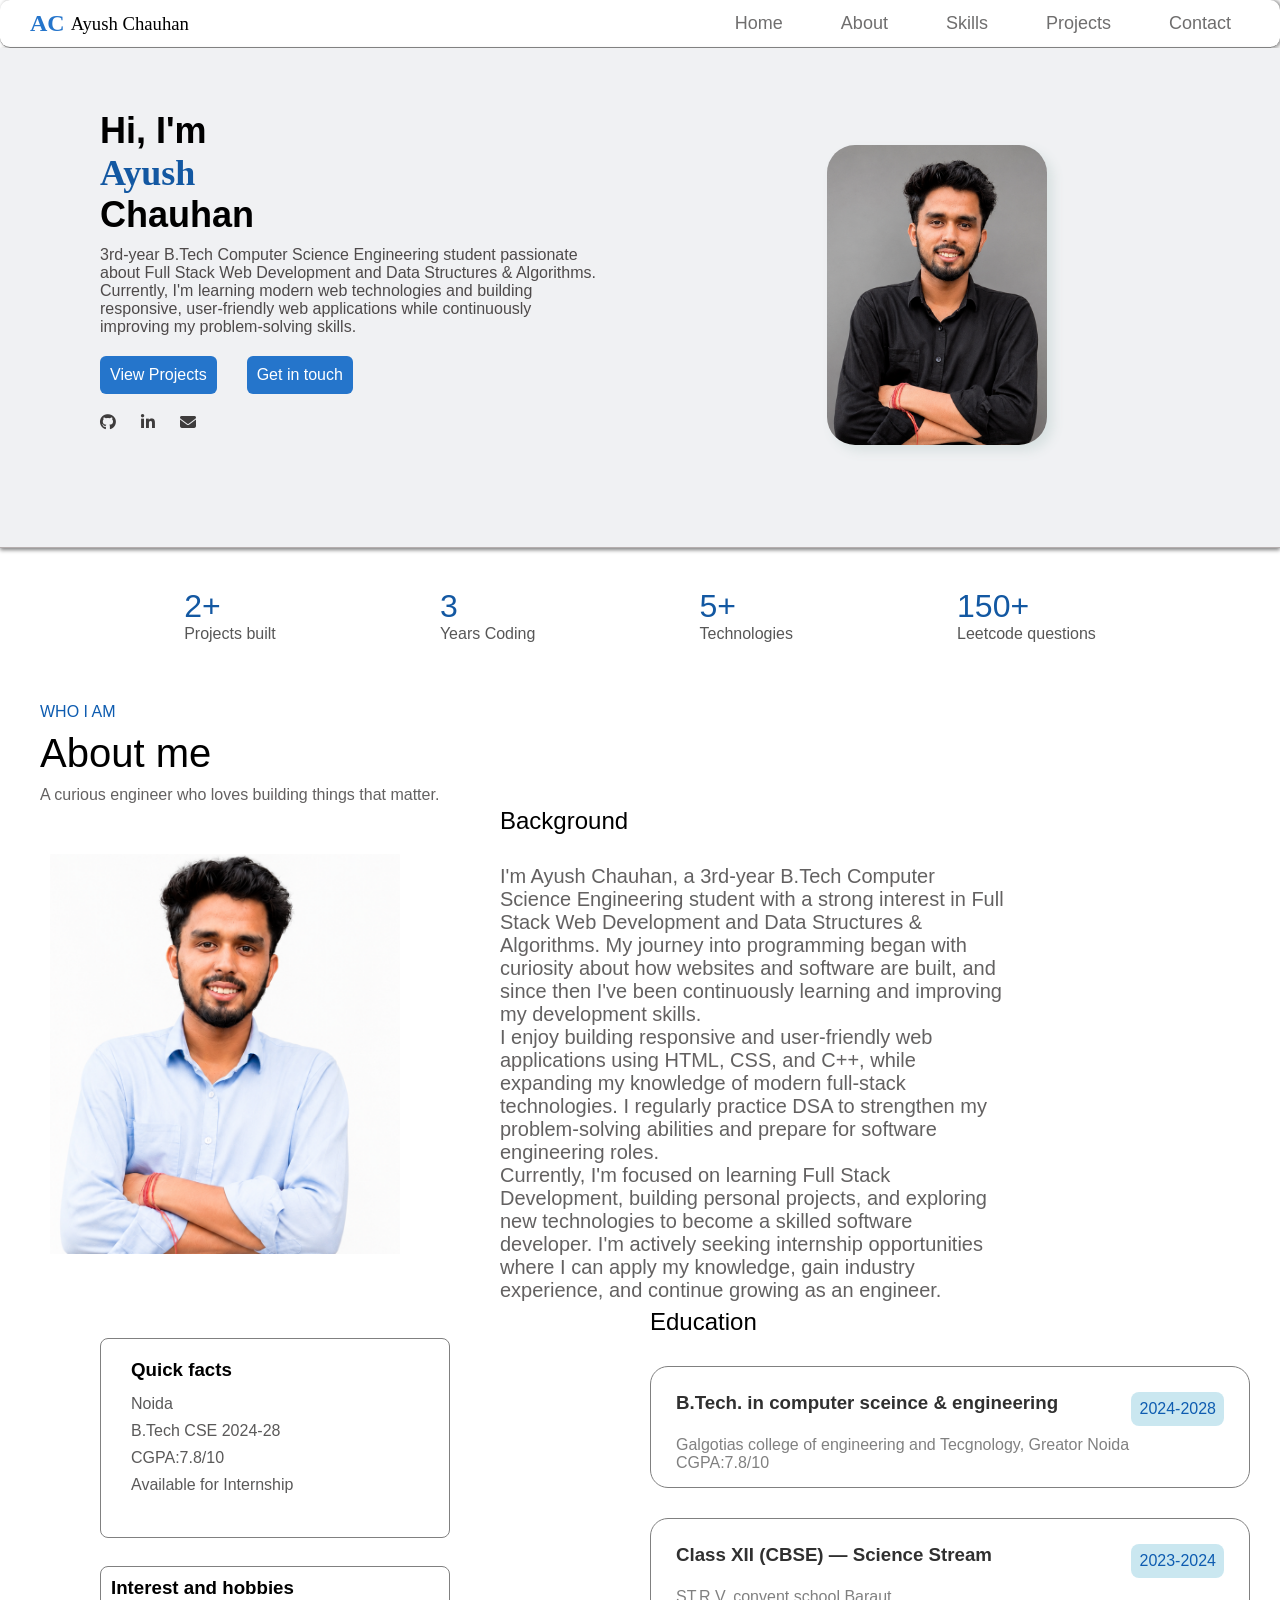
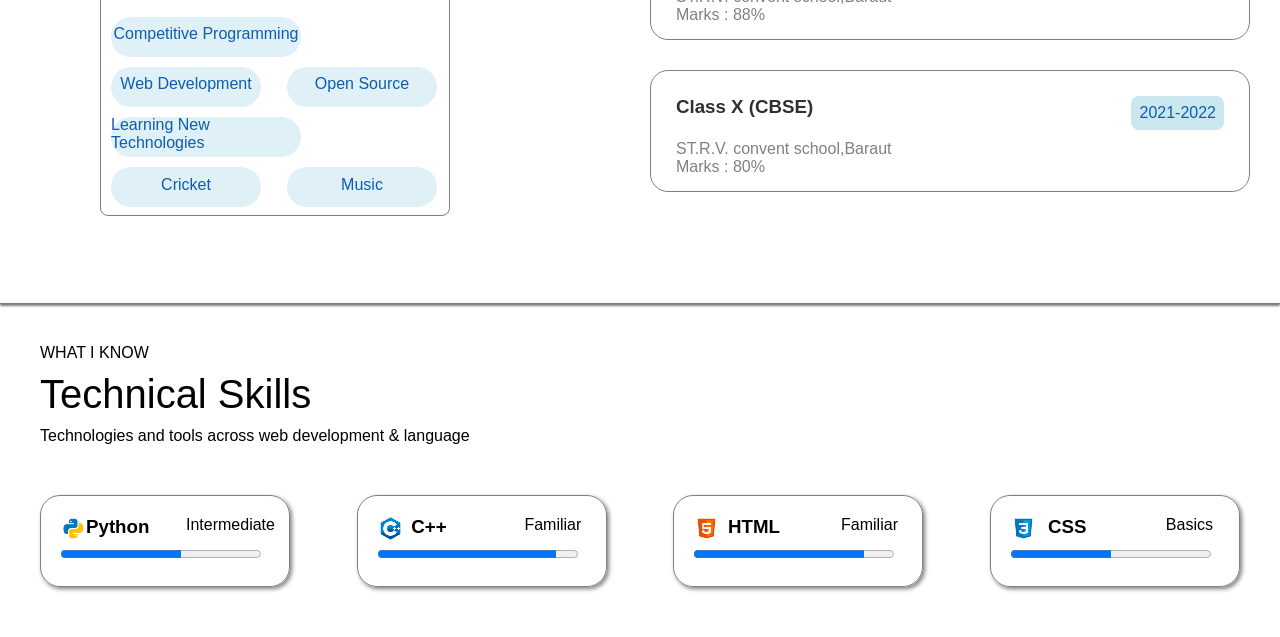
==== portfolio/index.html @ b40649a3 "intial portoflio website" ====
<!DOCTYPE html>
<html lang="en">
<head>
    <meta charset="UTF-8">
    <meta name="viewport" content="width=device-width, initial-scale=1.0">
    <title>Portfolio</title>
    <link rel="stylesheet" href="style.css">
    <link rel="stylesheet" href="https://cdnjs.cloudflare.com/ajax/libs/font-awesome/6.7.2/css/all.min.css">
</head>
<body>
    <header>
        <nav class="navbar">

            <div class="logo">
                <h1>AC</h1>
                <h3>Ayush Chauhan</h3>
            </div>

            <ul class="nav-links">
                <li><a href="#home">Home</a></li>
                <li><a href="#para1">About</a></li>
                <li><a href="#skills">Skills</a></li>
                <li><a href="#projects">Projects</a></li>
                <li><a href="#contact">Contact</a></li>
            </ul>
        </nav>
    </header>

    <main>
        <section class="hero">
            <div class="details">
                <div class="name">
                    <h1>Hi, I'm <p style="color: rgb(19, 88, 162); font-family: cursive;">Ayush</p>
                    Chauhan</h1>
                </div>
                <div class="about">
                    <p>3rd-year B.Tech Computer Science Engineering student passionate about
                    Full Stack Web Development and Data Structures & Algorithms. Currently, I'm
                    learning modern web technologies and building responsive, user-friendly web
                    applications while continuously improving my problem-solving skills.</p>
                    
                </div>
                <div class="hero-btn">
                    <a href="">View Projects</a>
                    <a href="">Get in touch</a>
                </div>
                <div class="social-links">
                <a href="https://github.com/yourusername" target="_blank">
                <i class="fa-brands fa-github"></i>
                </a>

                <a href="https://linkedin.com/in/yourusername" target="_blank">
                <i class="fa-brands fa-linkedin-in"></i>
                </a>

                <a href="mailto:your@email.com">
                <i class="fa-solid fa-envelope"></i>
                </a>
            </div>
            </div>
            
            <div class="hero-img">
            <img src="ChatGPT Image Jul 2, 2026, 08_31_26 PM.png" alt=""></div>

        </section>


        <section class="second">
            <div class="no">
                <div>
                    <h2>2+</h2>
                    <p>Projects built</p>
                </div>
                <div>
                    <h2>3</h2>
                    <p>Years Coding</p>
                </div>
                <div>
                    <h2>5+</h2>
                    <p>Technologies</p>
                </div>
                <div>
                    <h2>150+</h2>
                    <p>Leetcode questions</p>
                </div>

            </div>

            <div class="aboutme" id="para1">
                <p>WHO I AM</p>
                <h1>About me</h1>
                <p>A curious engineer who loves building things that matter.</p>
            </div>


            <div class="second2" >
                <div class="photo">
                    <img src="ChatGPT Image Jul 3, 2026, 12_58_28 PM.png" alt="">
                </div>

                <div class="para" >
                    <h2>Background</h2>

                    <p>
                    I'm Ayush Chauhan, a 3rd-year B.Tech Computer Science Engineering student with a strong interest in Full Stack Web Development and Data Structures & Algorithms. My journey into programming began with curiosity about how websites and software are built, and since then I've been continuously learning and improving my development skills.
                    </p>

                    <p>
                    I enjoy building responsive and user-friendly web applications using HTML, CSS, and C++, while expanding my knowledge of modern full-stack technologies. I regularly practice DSA to strengthen my problem-solving abilities and prepare for software engineering roles.
                    </p>

                    <p>
                    Currently, I'm focused on learning Full Stack Development, building personal projects, and exploring new technologies to become a skilled software developer. I'm actively seeking internship opportunities where I can apply my knowledge, gain industry experience, and continue growing as an engineer.
                    </p>
                </div>


            

                <div class="facts">

                    <h3>Quick facts</h3>
                    <p>Noida</p>
                    <p>B.Tech CSE 2024-28</p>
                    <p>CGPA:7.8/10</p>
                    <p>Available for Internship</p>

                </div>

                <div class="hobby">
                    <h3>Interest and hobbies</h3>
                    <p>Competitive Programming</p>
                    <p> Web Development</p>
                    <p>   Open Source</p> 
                    <p>   Learning New Technologies</p> 
                    <p>   Cricket</p> 
                    <p>    Music</p>

                </div>


                <div class="education">
                        <h1>Education</h1>
                    <div class="college">
                        <div class="course">
                            <h3> B.Tech. in computer sceince & engineering</h3>
                            <p class="year">2024-2028</p>
                        </div>
                        <div class="collegename">

                                <p>Galgotias college of engineering and Tecgnology, Greator Noida</p>
                                <p>CGPA:7.8/10</p>
                        </div>
                    </div>

                    <div class="college">
                        <div class="course">
                            <h3>Class XII (CBSE) — Science Stream</h3>
                            <p class="year">2023-2024</p>
                        </div>
                        <div class="collegename">

                                <p>ST.R.V. convent school,Baraut</p>
                                <p>Marks : 88%</p>
                        </div>
                   </div>

                   <div class="college">
                        <div class="course">
                            <h3>Class X (CBSE)</h3>
                            <p class="year">2021-2022</p>
                        </div>
                        <div class="collegename">
                            <p>ST.R.V. convent school,Baraut</p>
                            <p >Marks : 80%</p>
                        </div>
                   </div>
            </div>
            



        </div>

        <div class="third" id="skills">
            
                <span>WHAT I KNOW</span>
                <h1>Technical Skills</h1>
                <span>Technologies and tools across web development & language</span>

                <div class="skills">
                    <div class="skill">
                    <img src="icons8-python-48.png" alt="python">
                    <h3>Python   </h3>
                    <p>Intermediate</p>
                    <progress value="60" max="100"></progress>

                    </div>
                    <div class="skill">
                        <img src="icons8-c++-48.png" alt="" srcset="">
                        <h3>C++   </h3>
                        <p>Familiar</p>
                        <progress value="89" max="100"></progress>

                    </div>
                    <div class="skill">
                        <img  src="icons8-html-5-48.png" alt="" srcset="">
                        <h3>HTML  </h3>
                         <p>Familiar</p>
                        <progress value="85" max="100"></progress>

                    </div>
                    <div class="skill">
                        <img src="icons8-css-logo-48.png" alt="" srcset="">
                        <h3>CSS   </h3>
                        <p>Basics</p>
                        <progress value="50" max="100"></progress>

                    </div>
                </div>



        </div>



        




        </section>













    </main>
</body>
</html>
---- portfolio/style.css ----
*{
    padding: 0px;
    margin: 0px;
    font-family:'Gill Sans', 'Gill Sans MT', Calibri, 'Trebuchet MS', sans-serif;
      /* outline: 1px solid red; */
      box-sizing: border-box;
}
nav{
    display: flex;
    align-items: center;
    justify-content: space-between;
    border-bottom: 0.2px solid grey;
    border-radius: 10px;
    box-shadow: 2px 0px 4px grey;
    
    padding: 10px;
}
nav:hover{
    margin: 10px;
    transition: 0.1s;
    border: 1px solid grey;
    border-radius: 40px;
    
}
.nav-links{
    width: 100%;
    display: flex;
    justify-content: flex-end;
    gap: 40px;
    margin-right: 30px;
   
}
.logo{
    width: 20%;display: flex;
    align-items: center;
    margin-left: 20px;


}
.logo h1{
    font-family: cursive;
    color: rgb(37, 117, 203);
    margin-right: 6px;
}
.logo h3{
    font-family: 'Times New Roman', Times, serif;
    font-weight: 400;
}
ul{
    display: flex;
}
ul a{
    color: rgb(111, 110, 110);
    text-decoration: none;
    font-size: large;
    padding: 9px;
}
ul a:hover{
    background-color: grey;
    color: white;
    border-radius: 12px;
    transition: 0.1s;
    
    
}
ul li{
    list-style: none;

}
.hero{
    display:grid;
    grid-template-rows: repeat(8,1fr);
    grid-template-columns: repeat(8,1fr);
    height: 500px;
    width: 100%;
    border-bottom: 1px solid rgb(181, 174, 174);
    box-shadow: 0px 2px 4px grey;
    background-color: rgb(240, 241, 243);
    margin: auto;
}
.name{

    grid-row: 2/5;
}
.hero-img{
    display: flex;
    justify-content: center;
    align-items: center;
    margin-top: 120px;
    margin-right: 120px;
    grid-column: 5/8;
    grid-row: 2/6;
}
.hero-img img{

   object-fit: cover;
    height: 300px;
    width: 250px;
    border-radius: 28px;
    box-shadow: 6px 6px 12px rgb(216, 225, 225);

}
.details{
    margin-left: 100px;
    
    display: flex;
    flex-direction: column;
    grid-row: 2/7;
    grid-column: 1/3;
    width: 500px;

}
.name{
    font-size: x-large;
    width: 200px;
    margin-bottom: 10px;
}
.about{
    color: rgb(78, 74, 74);
    font-family:'Times New Roman', Times, serif;
   
}
.hero-btn{
    display: flex;
     margin:20px 0px;
     gap: 30px;
     
}
.hero-btn a{
    text-decoration: none;
    border: 1px grey solid;
    padding: 10px;
    border-radius: 6px;
    background-color: rgb(37, 117, 203);
    color: white;
    border-style: none;
    

}
.hero-btn a:hover{
    box-shadow: 3px 3px 6px rgb(170, 176, 186);
    transition: 0.1s;
    background-color: rgb(9, 9, 215);
}
.social-links{
    display: flex;
    gap: 25px;
}
.social-links a{
    color: rgb(62, 60, 60);
}
.social-links a:hover{
    color: rgba(0, 0, 255, 0.688);
}

.no{
    display: flex;
    justify-content: center;
    width: 100%;
    justify-content: space-evenly;
    padding: 20px;
    margin: 20px 0px;
    
}
.no h2{
    font-size: xx-large;
    font-weight: 100;
    color: rgb(19, 88, 162);
    font-family: 'Segoe UI', Tahoma, Geneva, Verdana, sans-serif;
}
.no p{
    color : rgb(87, 87, 87)
}
.aboutme{
    display: flex;
    flex-direction: column;
}
.aboutme :first-child{
    color: rgb(14, 92, 176);
    margin-top: 20px;
    margin-left: 40px;
}
.aboutme h1{
    margin: 10px 0px;
    margin-left: 40px;
    font-size: 40px;
    font-weight: normal;
}
.aboutme p{
    color: rgba(64, 61, 61, 0.816);
    margin-left: 40px;
    

}
.second2{
    display: grid;
    grid-template-columns: 1fr,2fr;
    grid-template-rows: repeat(4,1fr);
    height:1100px;
    border-bottom: 1px solid grey;
    box-shadow: 0px 2px 2px grey;
}
/* .photo{
    background-color: aqua;

} */
.second2 img{
    height: 400px;
    width: 350px;
    object-fit: cover;
    margin: 50px;
    grid-column: 1/2;
    
}
.second2 .para{
    grid-column: 2/4;
    display: flex;
    flex-direction: column;
    justify-content: center;
    margin-right: 100px;
    margin-left: 50px;
    height: 500px;

}

.para h2{
    font-family: 'Segoe UI', Tahoma, Geneva, Verdana, sans-serif;
    margin-bottom: 30px;
    font-weight: 400;
    color: black;
}
.para p{
    font-size: 20px;
    color: rgba(64, 61, 61, 0.816);
}
.education{
    width: 600px;
    display: flex;
    flex-direction: column;
    margin-left: 200px;
    grid-column: 2/5;
    height: fit-content;
    grid-row: 2/5;
}
.college{
    grid-column: 2/4;
    display: flex;
    flex-direction: column;
    border: 1px solid grey;
    border-radius: 18px;
    padding: 15px;
    margin-bottom: 30px;
}
.collegename{
    padding-left: 10px;
    color: grey;
}
.course{
    display: flex;
    justify-content: space-between;
    padding: 10px;
    color: rgba(0, 0, 0, 0.811);
    font-size: normal;

}
.college:hover{
    border: 1px solid rgba(64, 64, 210, 0.655);
}
/* .collegename{
    display: flex;

} */
 .education h1{
    font-family: 'Segoe UI', Tahoma, Geneva, Verdana, sans-serif;
    margin-bottom: 30px;
    font-weight: 400;
    color: black;
 }
 .year{
    border: 1px groove rgba(62, 62, 62, 0.833);
    border-radius: 8px;
    padding:8px;
    background-color: rgba(191, 227, 237, 0.829);
    color: rgb(14, 92, 176);
    border-style: none;
 }
 .facts{
    display: flex;
    gap: 4px;
    flex-direction: column;
    border: 1px solid grey;
    margin-left: 100px;
    margin-top: 30px;
    margin-bottom: 50px;
    padding: 20px;
    padding: 20px;
    height: 200px;
    width: 350px;
    border-radius: 8px;
    grid-column: 1/2;
    grid-row: 2/4;
    
 }
 .facts p{
    padding-bottom: 5px;
    color: rgba(53, 52, 52, 0.816);
    background-color: blur;
    padding-left: 10px;
 }
 .facts h3{
    padding-bottom :10px ;
    padding-left: 10px;
 }
 .hobby{
    margin-top: 60px;
    grid-column: 1/2;
    grid-row: 3/5;
    display: flex;
    gap: 4px;
    flex-direction: column;
    border: 1px solid grey;
    margin-left: 100px;
    padding-bottom: 5px;
    height: 250px;
    width: 350px;
    border-radius: 8px;
    display: grid;
    grid-template-columns: repeat(2,1fr);
 }
 .hobby h3{
    padding :10px 0px;
    padding-left: 10px;
    grid-column: 1/3;
 }

 .hobby p{
    margin: 3px;
    padding-bottom: 5px;
    border: 1px solid rgba(0, 106, 255, 0.8);
    border-radius: 20px;
    color: rgb(14, 92, 176);
    background-color: rgba(191, 227, 237, 0.497);
     display: flex;
     align-items: center;
     justify-content: center;
     border-style: none;
     width: 150px;
     height: 40px;
     box-sizing: border-box;
     margin-left: 10px;
 }
 .hobby :nth-child(2){
    grid-column: 1/3;
    width: 190px;
 }
 .hobby :nth-child(5){
    grid-column: 1/3;
    width: 190px;
 }
 .hobby p:hover{
    border: 1px solid rgba(58, 118, 228, 0.575);
    border-radius: 20px;
    transition: 0.1ms;
 }
 .third{
    margin-top: 40px;
 }
 .third h1{
     margin: 10px 0px;
    margin-left: 40px;
    font-size: 40px;
    font-weight: normal;
 }
 .third span{
    margin-left: 40px;
 }
 .skills{
    display: flex;
    justify-content: center;
    justify-content: space-between;
    margin: 50px 40px;

 }
 .skill{
    width: 250px;
    border: 1px solid grey;
    border-radius: 20px;
    padding: 20px;
    display: grid;
    grid-template-columns: 1fr 3fr,1fr;
    grid-template-rows: repeat(2,1fr);
    box-shadow: 2px 2px 4px gray;
 }
 .skill:hover{
    border: 1px solid rgba(45, 94, 200, 0.69);
 }
 .skill img{
    grid-column: 1/2;
    height: 25px;
    width: 25px;
 }
 .skill h3{
    grid-column: 2/3;
    grid-row: 1/2;
    width: 100px;
    text-align: start;
 }
 .skill p{
    grid-column: 3/4;
    text-align: center;
   
 }
 .skill progress{
    width: 200px;
    margin-top: 5px;
    grid-column: 1/4;
 }
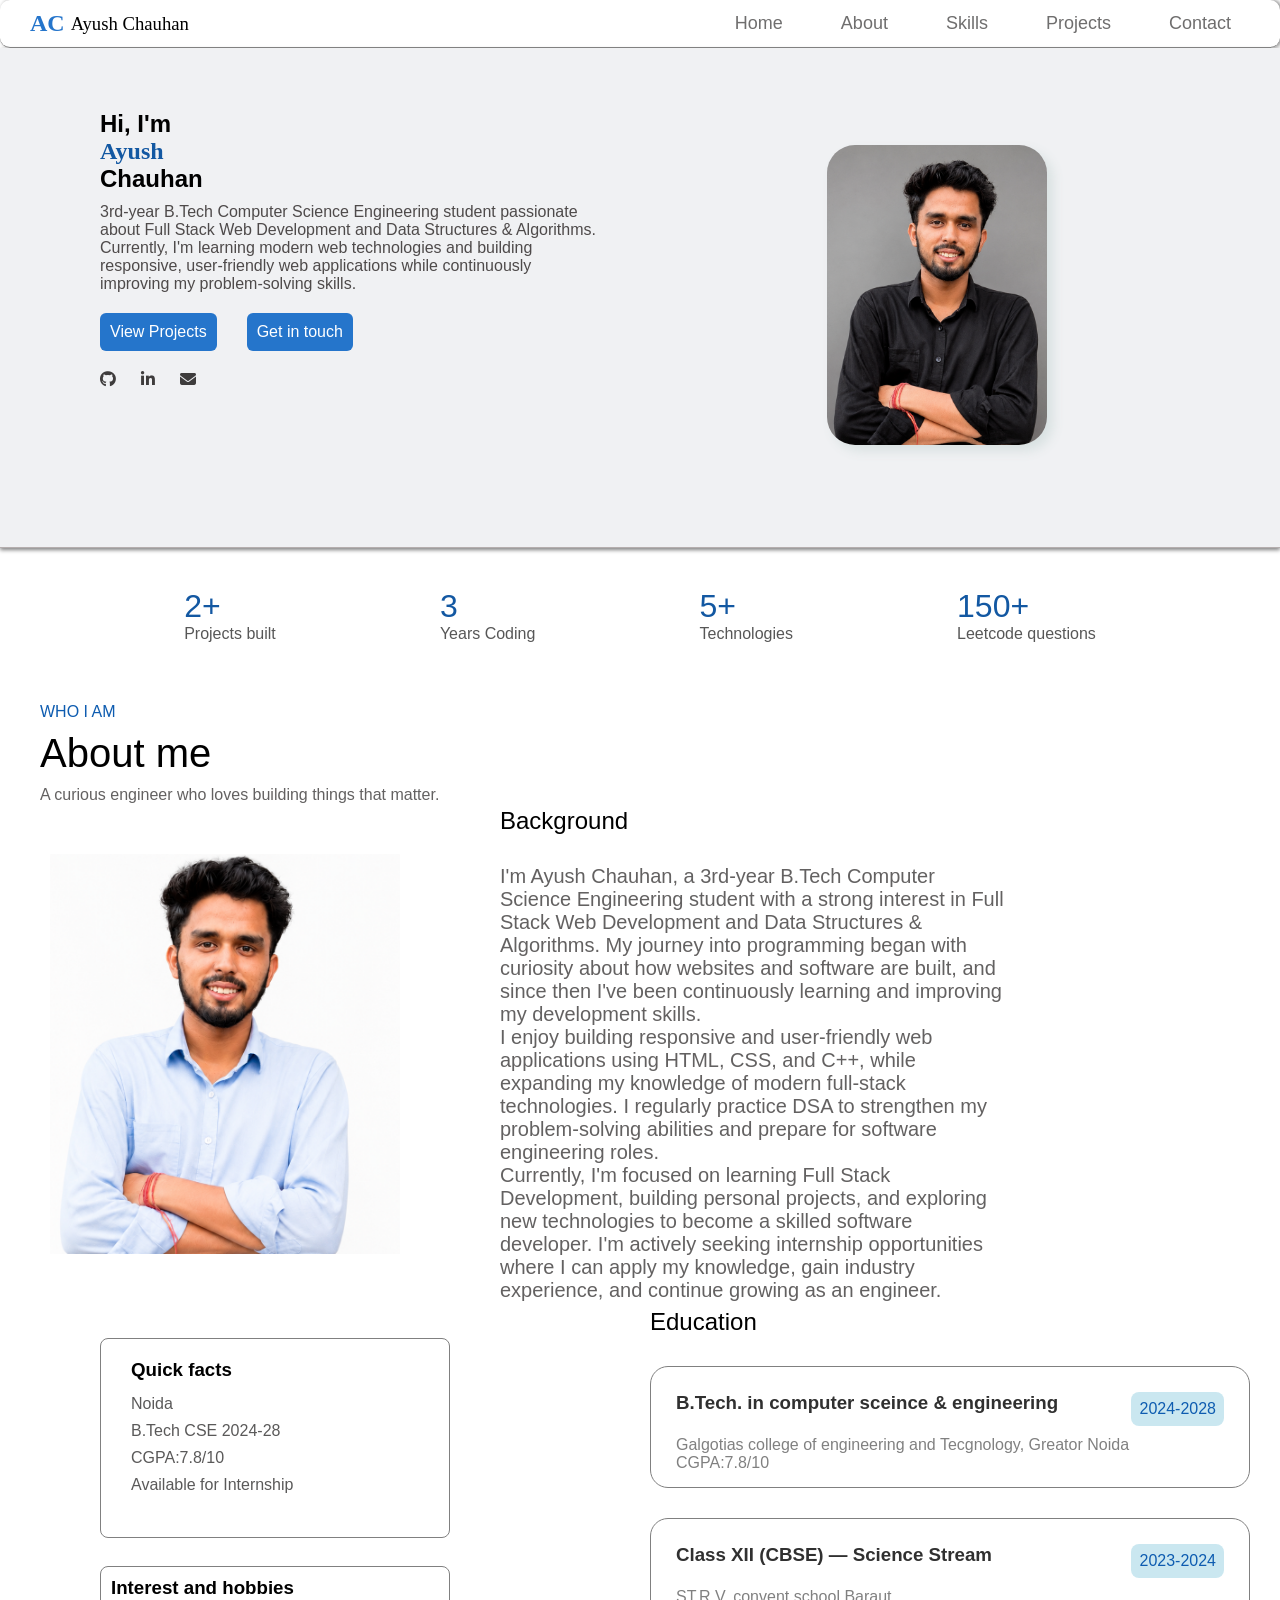
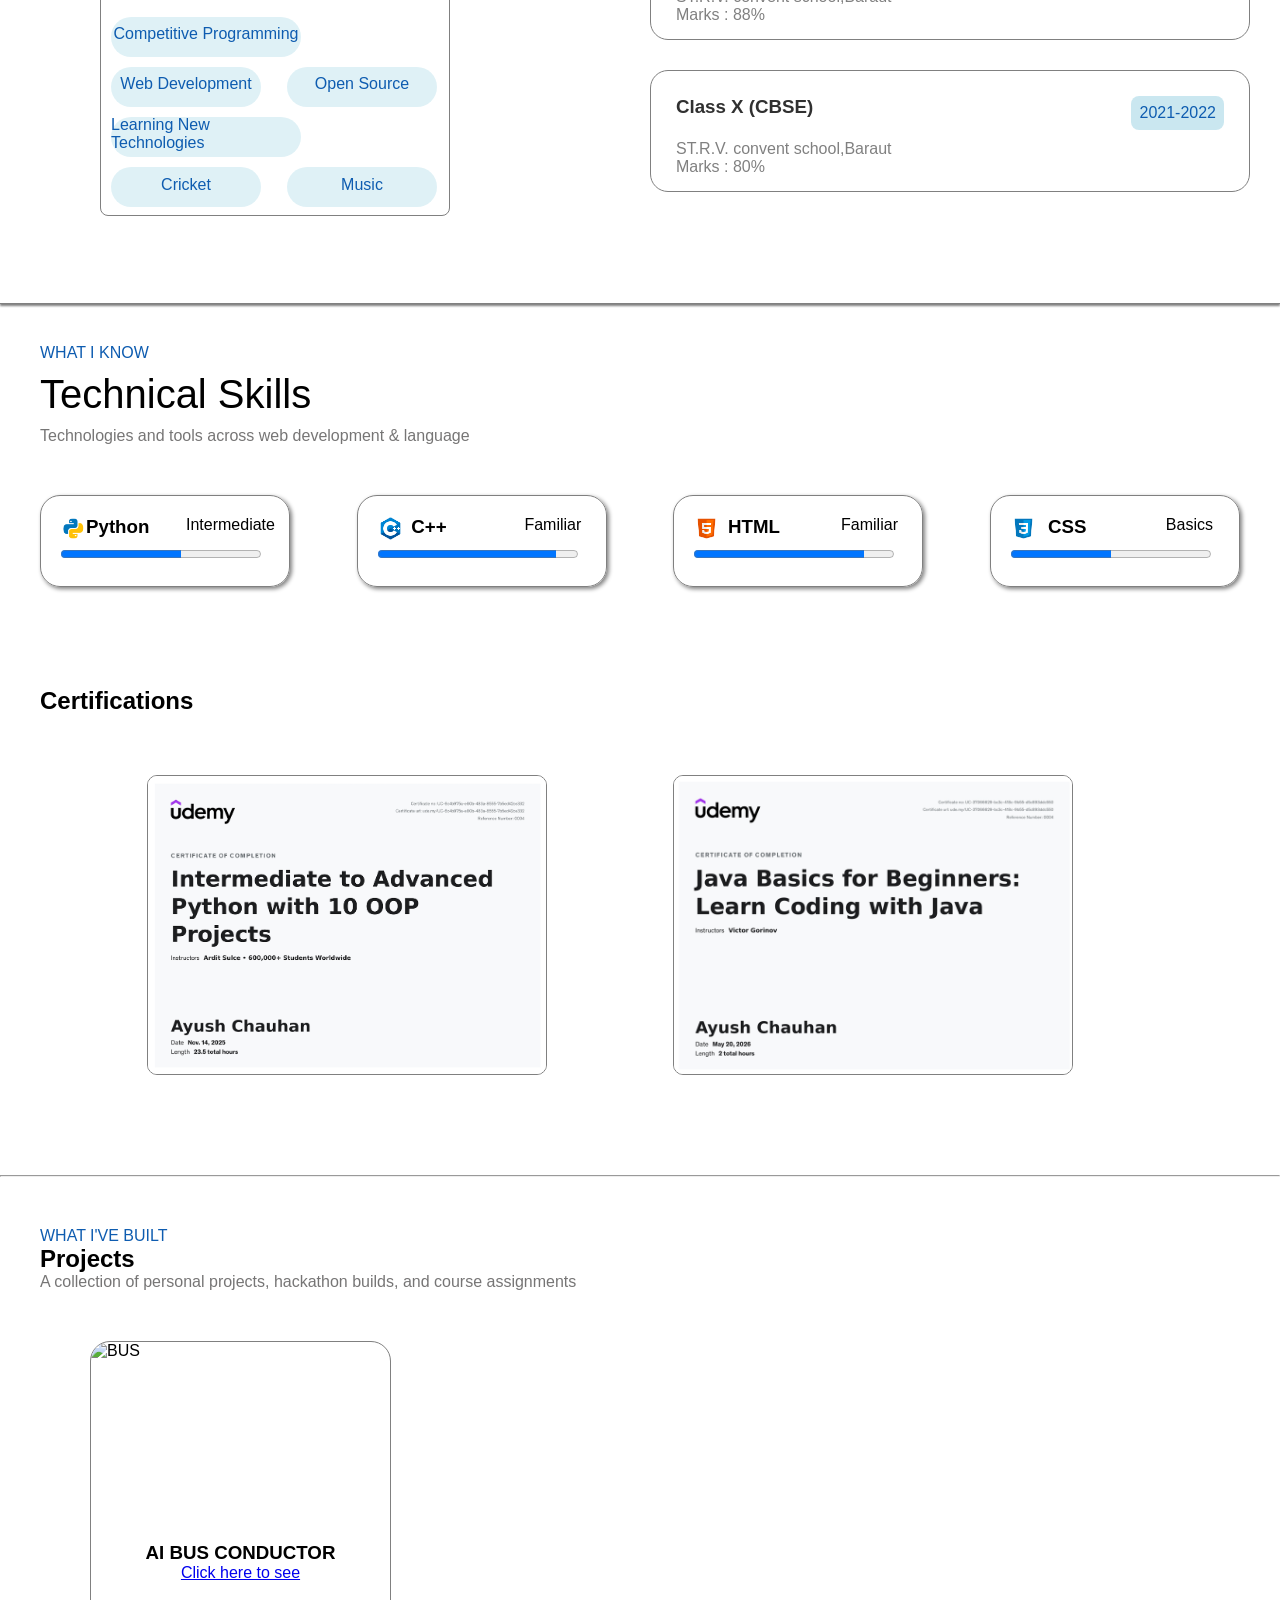
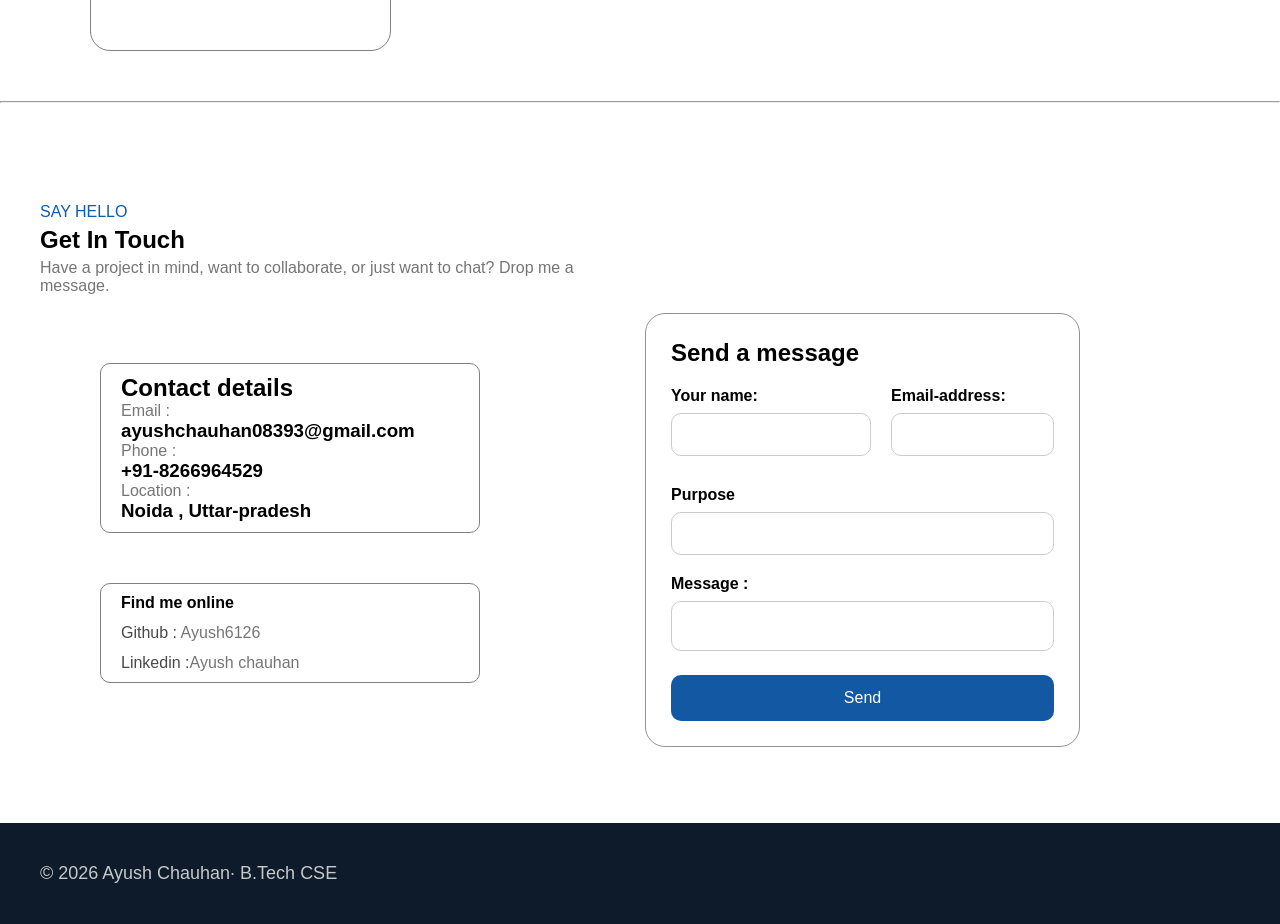
==== commit 0f796997: "portfolio update" ====
--- a/portfolio/index.html
+++ b/portfolio/index.html
@@ -8,6 +8,9 @@
     <link rel="stylesheet" href="https://cdnjs.cloudflare.com/ajax/libs/font-awesome/6.7.2/css/all.min.css">
 </head>
 <body>
+
+
+
     <header>
         <nav class="navbar">
 
@@ -26,6 +29,9 @@
         </nav>
     </header>
 
+
+
+
     <main>
         <section class="hero">
             <div class="details">
@@ -33,7 +39,7 @@
                     <h1>Hi, I'm <p style="color: rgb(19, 88, 162); font-family: cursive;">Ayush</p>
                     Chauhan</h1>
                 </div>
-                <div class="about">
+                <div class="about" id:home >
                     <p>3rd-year B.Tech Computer Science Engineering student passionate about
                     Full Stack Web Development and Data Structures & Algorithms. Currently, I'm
                     learning modern web technologies and building responsive, user-friendly web
@@ -57,10 +63,11 @@
                 <i class="fa-solid fa-envelope"></i>
                 </a>
             </div>
-            </div>
+        </div>
             
-            <div class="hero-img">
-            <img src="ChatGPT Image Jul 2, 2026, 08_31_26 PM.png" alt=""></div>
+        <div class="hero-img">
+            <img src="ChatGPT Image Jul 2, 2026, 08_31_26 PM.png" alt="">
+        </div>
 
         </section>
 
@@ -175,25 +182,20 @@
                             <p >Marks : 80%</p>
                         </div>
                    </div>
-            </div>
-            
-
-
-
-        </div>
-
-        <div class="third" id="skills">
-            
-                <span>WHAT I KNOW</span>
-                <h1>Technical Skills</h1>
-                <span>Technologies and tools across web development & language</span>
-
-                <div class="skills">
-                    <div class="skill">
-                    <img src="icons8-python-48.png" alt="python">
-                    <h3>Python   </h3>
-                    <p>Intermediate</p>
-                    <progress value="60" max="100"></progress>
+                </div>
+            </div>
+
+            <div class="third" id="skills">
+                        <span style="  color: rgb(14, 92, 176);">WHAT I KNOW</span>
+                        <h1>Technical Skills</h1>
+                        <span>Technologies and tools across web development & language</span>
+
+                    <div class="skills">
+                        <div class="skill">
+                        <img src="icons8-python-48.png" alt="python">
+                        <h3>Python   </h3>
+                        <p>Intermediate</p>
+                        <progress value="60" max="100"></progress>
 
                     </div>
                     <div class="skill">
@@ -208,42 +210,100 @@
                         <h3>HTML  </h3>
                          <p>Familiar</p>
                         <progress value="85" max="100"></progress>
-
                     </div>
                     <div class="skill">
                         <img src="icons8-css-logo-48.png" alt="" srcset="">
                         <h3>CSS   </h3>
                         <p>Basics</p>
                         <progress value="50" max="100"></progress>
-
-                    </div>
-                </div>
-
-
-
-        </div>
-
-
-
+                    </div>
+                </div>
+            </div>
+
+            <div class="certifications">
+                <h1>Certifications</h1>
+
+                <div class="certificates">
+                    <a class="certificate1" href="2400971540041_Ayush chauhan_.pdf"><img class="certicate" src="Screenshot 2026-07-04 185454.png" alt="certificate"></a>
+
+                    <a class="certificate2" href="UC-37066629-bc3c-418c-9b55-d5c893ddc550 (1).pdf"><img class="certicate" src="Screenshot 2026-07-04 185605.png" alt="certificate" srcset=""></a>
+                </div>
+            </div>
+
+            <hr>
+
+            <div class="projects" id="projects">
+                <span style="  color: rgb(14, 92, 176);;">WHAT I'VE BUILT</span>
+                <h1> Projects</h1>
+                <span>A collection of personal projects, hackathon builds, and course assignments</span>
+                <div class="project">
+                    <img src="https://images.pexels.com/photos/4774659/pexels-photo-4774659.jpeg" alt="BUS">
+                    <h3>AI BUS CONDUCTOR</h3>
+                    <a href="https://github.com/Ayush6126/bustrack">Click here to see</a>
+                </div>
+            </div>
+
+            <hr>
         
-
-
-
-
+            <div class="contact" id="contact">
+                <div class="abc">
+                    <span style="  color: rgb(14, 92, 176);">SAY HELLO</span>
+                    <h1>Get In Touch</h1>
+                    <span>Have a project in mind, want to collaborate, or just want to chat? Drop me a message.</span>
+                </div>
+                <div class="contactdetails">
+                    <h2>Contact details </h2>
+                    <span>Email : </span>
+                    <h3>ayushchauhan08393@gmail.com</h3>
+
+                    <span>Phone : </span>
+                    <h3>+91-8266964529</h3>
+
+                    <span>Location : </span>
+                    <h3>Noida , Uttar-pradesh</h3>
+                </div>
+
+
+                <div class="online">
+                    <h4>Find me online</h4>
+                    <a href="https://github.com/Ayush6126">Github : <span>Ayush6126</span></a>
+                    <a href="https://www.linkedin.com/in/ayush-chauhan-26067833b/">Linkedin :<span>Ayush chauhan</span></a>
+                </div>
+
+                <div class="msg">
+                    <h3>Send a message</h3>
+                    <div class="name">
+                        <label for="">Your name:</label>
+                        <input type="text" name="" id="">
+                    </div>
+
+                    <div class="email">
+                        <label for="">Email-address:</label>
+                        <input type="text" name="" id="">
+                    </div>
+
+                    <div class="purpose">
+                        <label for="">Purpose</label>
+                        <input type="text" name="" id="">
+                    </div>
+
+                    <div class="m">
+                        <label for="">Message :</label>
+                        <textarea name="" id=""></textarea>
+                    </div>
+
+                    <div class="btn">
+                        <button>Send</button>
+                    </div>
+                </div>
+            </div>
         </section>
-
-
-
-
-
-
-
-
-
-
-
-
-
     </main>
+ 
+    <footer>
+            <p>© 2026 Ayush Chauhan</p>
+            <p>· B.Tech CSE</p>
+         
+    </footer>
 </body>
 </html>
--- a/portfolio/style.css
+++ b/portfolio/style.css
@@ -414,4 +414,204 @@
     width: 200px;
     margin-top: 5px;
     grid-column: 1/4;
- }+ }
+ .certifications{
+     margin: 100px 100px 40px 40px;
+     height: fit-content;
+     margin-bottom: 100px;
+ }
+ .certifications h1{
+    margin-bottom: 60px;
+ }
+.certificates{
+    display: flex;
+    gap: 20px;
+   justify-content: space-evenly;
+}
+
+.certificate1,
+.certificate2{
+    width: 400px;
+    height: 300px;
+    display: block;
+    overflow: hidden;
+    border: 1px solid grey;
+    border-radius: 10px;
+}
+
+.certificate1 img,
+.certificate2 img{
+    width: 100%;
+    height: 100%;
+    object-fit: cover;
+    display: block;
+}
+.projects{
+    margin: 50px 50px 40px 40px;
+}
+.project{
+    margin: 50px 50px;
+    display: flex;
+    flex-direction: column;
+    align-items: center;
+    border: 1px solid grey;
+    width: 301px;
+    height: 310px;
+    border-radius: 20px;
+    overflow: hidden;
+}
+
+.project img{
+    width: 100%;
+    height: 200px;
+    object-fit: cover;
+}
+.contact{
+    margin: 100px 40px;
+    display: grid;
+    gap: 10px;
+    grid-template-columns: repeat(2,1fr);
+    grid-template-rows: 100px 200px 200px;
+}
+span{
+    color: rgba(85, 83, 83, 0.804);
+    grid-row: 1/2;
+}
+.contact h1{
+    margin:5px 0px ;
+    grid-column: 1/2;
+    grid-row: 1/2;
+
+}
+.contactdetails{
+    border: 1px solid grey;
+    border-radius: 10px;
+    width: 380px;
+    height: 170px;
+    padding: 10px;
+    padding-left: 20px;
+    margin: 20px 0px;
+    grid-column: 1/2;
+    grid-row: 2/3;
+    margin-top: 50px;
+    margin-left: 60px;
+}
+.online{
+    grid-row: 3/4;
+    border: 1px solid grey;
+    border-radius: 10px;
+    display: flex;
+    flex-direction: column;
+    justify-content: space-between;
+    width: 380px;
+    height: 100px;
+    padding: 10px;
+    grid-column: 1/2;
+    padding-left: 20px;
+    margin-top: 60px;
+    margin-left: 60px;
+}
+.online a{
+    text-decoration: none;
+    color: rgba(52, 51, 51, 0.899);
+}
+/* .message{
+    grid-row: 2/4;
+    grid-column: 2/3;
+    background-color: aquamarine;
+    display: flex;
+    flex-direction: column;
+    
+} */
+.msg{
+    grid-row: 2/4;
+    grid-column: 2/3;
+    height: fit-content;
+    display: grid;
+    grid-template-columns: repeat(2, 1fr);
+    grid-template-rows: auto auto auto auto auto;
+    gap: 20px;
+    border: 1px solid rgba(128, 128, 128, 0.847);
+    padding: 25px;
+    border-radius: 20px;
+    margin-right: 160px;
+}
+
+.msg h3{
+    grid-row: 1/2;
+    grid-column: 1/3;
+    font-weight: 800;
+    font-size: x-large;
+}
+
+.name{font-weight: 500;
+    grid-row: 2/3;
+    grid-column: 1/2;
+    font-size:medium;
+}
+
+.email{font-weight: 500;
+    grid-row: 2/3;
+    grid-column: 2/3;
+}
+
+.purpose{font-weight: 500;
+    grid-row: 3/4;
+    grid-column: 1/3;
+}
+
+.m{font-weight: 500;
+    grid-row: 4/5;
+    grid-column: 1/3;
+}
+
+.btn{
+    grid-row: 5/6;
+    grid-column: 1/3;
+}
+
+.msg label{
+    display: block;
+    margin-bottom: 8px;
+    font-weight: 600;
+}
+
+.msg input,
+.msg textarea{
+    width: 100%;
+    padding: 12px;
+    border: 1px solid #ccc;
+    border-radius: 10px;
+    outline: none;
+    font-size: 15px;
+}
+
+.msg textarea{
+    height: 50px;
+    resize: none;
+}
+
+.btn button{
+    width: 100%;
+    padding: 14px;
+    border: none;
+    border-radius: 10px;
+    background-color: rgb(19, 88, 162);
+    color: white;
+    font-size: 16px;
+    cursor: pointer;
+}
+
+.btn button:hover{
+    background-color: rgb(10, 70, 140);
+}
+footer{
+    display: flex;
+    padding: 40px;
+    background-color: rgb(13, 27, 42);
+
+}
+footer p{
+    font-size: large;
+    color: rgba(234, 233, 233, 0.842);
+}
